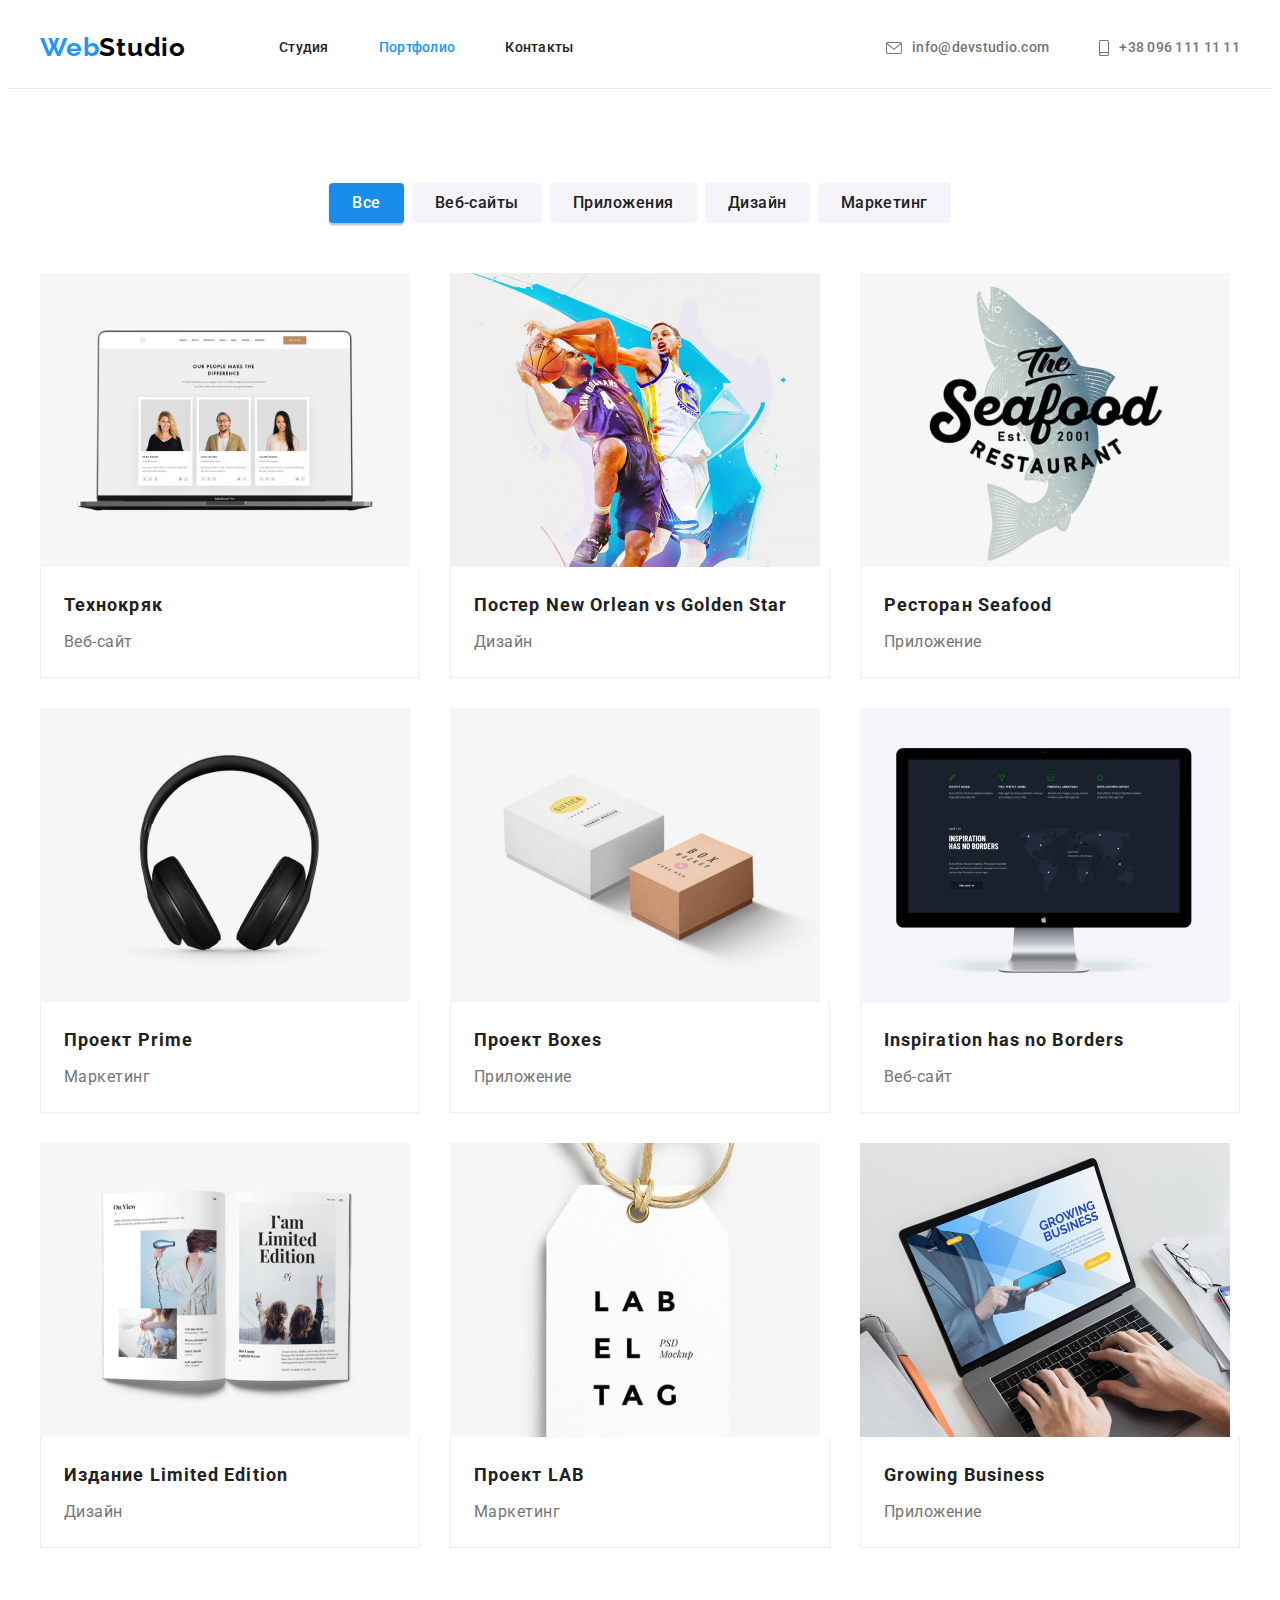
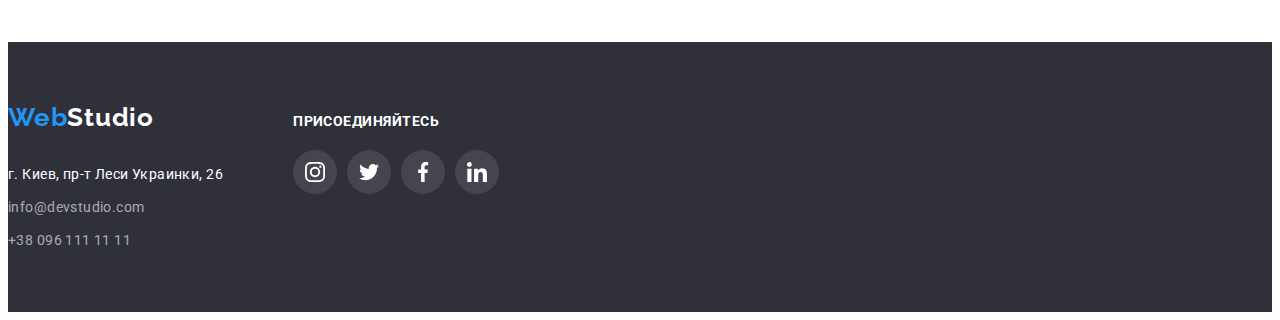
==== portfolio.html @ dad86178 "HW-4-shadow" ====
<!DOCTYPE html>
<html lang="en">
<head>
    <meta charset="UTF-8">
    <meta http-equiv="X-UA-Compatible" content="IE=edge">
    <meta name="viewport" content="width=device-width, initial-scale=1.0">
    <title>MyDocument</title>
    <link rel="stylesheet" href="https://cdnjs.cloudflare.com/ajax/libs/modern-normalize/1.1.0/modern-normalize.min.css"
        integrity="sha512-wpPYUAdjBVSE4KJnH1VR1HeZfpl1ub8YT/NKx4PuQ5NmX2tKuGu6U/JRp5y+Y8XG2tV+wKQpNHVUX03MfMFn9Q=="
        crossorigin="anonymous" referrerpolicy="no-referrer" />
    <link rel="preconnect" href="https://fonts.googleapis.com">
    <link rel="preconnect" href="https://fonts.gstatic.com" crossorigin>
    <link href="https://fonts.googleapis.com/css2?family=Raleway:wght@700&family=Roboto:wght@400;500;700;900&display=swap" rel="stylesheet">
    <link rel="stylesheet" href="./css/styles.css" />
</head>
<body>
<header class="header">
    <div class="container">
        <nav class="header-flex">
            <a class="logo text" href="./index.html">Web<span class="logo-black">Studio</span>
            </a>
            <ul class="header-nav-list list header-flex">
                <li class="header-item"><a class="header-nav-item text" href="./index.html">Студия</a></li>
                <li class="header-item"><a class="header-nav-item text cur-nav" href="./portfolio.html">Портфолио</a></li>
                <li class="header-item"><a class="header-nav-item text" href="">Контакты</a></li>
            </ul>
        </nav>
        <div class="header-connect">
            <ul class="list header-flex">
                <li class="header-contact-item"><a class="header-nav-contact text" href="mailto:info@devstudio.com">
                        <svg class="contact-link-icon" width="16" height="12">
                            <use href="./images/symbol-defs.svg#icon-envelope"></use>
                        </svg>
                        info@devstudio.com</a>
                </li>
                <li class="header-contact-item"><a class="header-nav-contact text" href="tel:+380961111111">
                        <svg class="contact-link-icon" width="10" height="16">
                            <use href="./images/symbol-defs.svg#icon-smartphone"></use>
                        </svg>+38 096 111 11 11</a></li>
            </ul>
        </div>
    </div>
</header>
    <main>
    <section class="portfolio">
        <div class="container">
    <h1 hidden>Портфолио</h1>
        <ul class="portfolio-btn-list list">
        <li class="portfolio-btn-item"><button class="portfolio-btn cur-btn" type="button">Все</button></li>
        <li class="portfolio-btn-item"><button class="portfolio-btn" type="button">Веб-сайты</button></li>
        <li class="portfolio-btn-item"><button class="portfolio-btn" type="button">Приложения</button></li>
        <li class="portfolio-btn-item"><button class="portfolio-btn" type="button">Дизайн</button></li>
        <li class="portfolio-btn-item"><button class="portfolio-btn" type="button">Маркетинг</button></li>
    </ul>

    <ul class="portfolio-list">
        <li class="portfolio-item list">
            <a class="portfolio-link text" href="">
                <img src="./images/project1.jpg" alt="ноутбук с фото" width="370" height="294">
                <div class="border-text">
                <h2 class="portfolio-title">Технокряк</h2>
                <p class="portfolio-text">Веб-сайт</p>
                </div>
            </a>
        </li>
        <li class="portfolio-item list"><div class="portfolio-link">
            <a class="portfolio-link text" href="">
                <img src="./images/project2.jpg" alt="постер" width="370" height="294">
            <div class="border-text">
                <h2 class="portfolio-title">Постер New Orlean vs Golden Star</h2>
            <p class="portfolio-text">Дизайн</p>
            </div>
            </a>
        </li>
        <li class="portfolio-item list"><div class="portfolio-link">
            <a class="portfolio-link text" href="">
                <img src="./images/project3.jpg" alt="ресторан" width="370" height="294">
            <div class="border-text">
                <h2 class="portfolio-title">Ресторан Seafood</h2>
            <p class="portfolio-text">Приложение</p>
            </div>
            </div></a>
        </li>
        <li class="portfolio-item list"><div class="portfolio-link">
            <a class="portfolio-link text" href="">
                <img src="./images/project4.jpg" alt="наушники" width="370" height="294">
            <div class="border-text">
                <h2 class="portfolio-title">Проект Prime</h2>
            <p class="portfolio-text">Маркетинг</p>
            </div>
            </a>
        </li>
        <li class="portfolio-item list"><div class="portfolio-link">
            <a class="portfolio-link text" href="">
                <img src="./images/project5.jpg" alt="боксы" width="370" height="294">
            <div class="border-text">
                <h2 class="portfolio-title">Проект Boxes</h2>
            <p class="portfolio-text">Приложение</p>
            </div>
            </a>
        </li>
        <li class="portfolio-item list"><div class="portfolio-link">
            <a class="portfolio-link text" href="">
                <img src="./images/project6.jpg" alt="манитор" width="370" height="294">
            <div class="border-text">
                <h2 class="portfolio-title">Inspiration has no Borders</h2>
            <p class="portfolio-text">Веб-сайт</p>
            </div>
            </a>
        </li>
        <li class="portfolio-item list"><div class="portfolio-link">
            <a class="portfolio-link text" href="">
                <img src="./images/project7.jpg" alt="издание" width="370" height="294">
            <div class="border-text">
                <h2 class="portfolio-title">Издание Limited Edition</h2>
            <p class="portfolio-text">Дизайн</p>
            </div>
            </a>
        </li>
        <li class="portfolio-item list"><div class="portfolio-link">
            <a class="portfolio-link text" href="">
                <img src="./images/project8.jpg" alt="проект ЛАБ" width="370" height="294">
            <div class="border-text">
                <h2 class="portfolio-title">Проект LAB</h2>
            <p class="portfolio-text">Маркетинг</p>
            </div>
            </a>
        </li>
        <li class="portfolio-item list"><div class="portfolio-link">
            <a class="portfolio-link text" href="">
                <img src="./images/project9.jpg" alt="бизнес" width="370" height="294">
            <div class="border-text">
                <h2 class="portfolio-title">Growing Business</h2>
                <p class="portfolio-text">Приложение</p>
            </div>
            </a>
        </li>
    </ul>
    </div>
  </section>
</main>
<footer class="footer">
    <div class="container flex-box">
        
            <div class="footer-adress-flex">
                <a class="logo-footer text" href="">Web<span class="logo-white">Studio</span></a>
                <address class="footer-address">
                    <ul class="footer-list list">
                        <li class="footer-item"><a class="footer-text text" href="https://goo.gl/maps/fxkEnHUCGzXbZ7778"
                                target="_blank" rel="noreferrer noopener">г. Киев, пр-т Леси Украинки, 26 </a></li>
                        <li class="footer-item"><a class="footer-contact text" href="mailto:info@devstudio.com">
                                info@devstudio.com</a></li>
                        <li class="footer-item"><a class="footer-contact text" href="tel:+380961111111">+38 096 111 11
                                11</a></li>
                    </ul>
                </address>
            </div>
            <div class="footer-soc-flex">
                <p class="foter-soc-text">присоединяйтесь</p>
                <ul class="footer-soc-list list">
                    <li class="footer-soc-item"><a href="" class="footer-soc-link">
                            <svg class="team-social-icon" width="20" height="20">
                                <use href="./images/symbol-defs.svg#icon-instagram"></use>
                            </svg>
                        </a>
                    </li>
                    <li class="footer-soc-item"><a href="" class="footer-soc-link">
                            <svg class="team-social-icon" width="20" height="20">
                                <use href="./images/symbol-defs.svg#icon-twitter"></use>
                            </svg>
                        </a>
                    </li>
                    <li class="footer-soc-item"><a href="" class="footer-soc-link">
                            <svg class="team-social-icon" width="20" height="20">
                                <use href="./images/symbol-defs.svg#icon-facebook"></use>
                            </svg>
                        </a>
                    </li>
                    <li class="footer-soc-item"><a href="" class="footer-soc-link">
                            <svg class="team-social-icon" width="20" height="20">
                                <use href="./images/symbol-defs.svg#icon-linkedin"></use>
                            </svg>
                        </a>
                    </li>
                </ul>
            </div>
        
    </div>
</footer>

</body>
</html>
---- css/styles.css ----
:root {
    --first-text-color: #212121;
    --second-text-color: #757575;
    --third-text-color: #ffffff;
    --accent-color:#2196F3;;
    /*--logo-color: #000000; */
    --background-color-general: #FFFFFF;
    --background-color-hero: #2f303a;
    --background-color-team: #f5f4fa;
}

body {
    font-family: "Roboto", sans-serif;
    color: var(--first-text-color);
    background-color: var(--background-color-general);
    letter-spacing: 0.03em;
}
/* подчеркивание ссылок убрать */

.text {
    text-decoration: none;
}

/* точки убрать */
.list {
    list-style: none;
}
/*глобальный сброс стилей по селектору тега для элементов*/
p,
h1,
h2,
h3,
h4,
h5,
h6,
ul {
    margin: 0;
    padding: 0;
}
.container {
    width: 1200px;
    margin: 0 auto;
    padding-right: 15px;
    padding-left: 15px;
    
    /*outline: 1px solid red;*/

}


/*------------------HEADER---------------*/
.header { 
    border-bottom: 1px solid #ececec;
    font-weight: 500;
    font-size: 14px;
    line-height: 1.14;
    letter-spacing: 0.02em; 
}
.header .container {
    display: flex;
    align-items: center;
}
.header-flex {
    display: flex;
    align-items: center;
    
}

.header-nav-contact {
    display: flex;
        align-items: center;
        color: var(--second-text-color);
        padding-top: 32px;
        padding-bottom: 32px;
    color: var(--second-text-color);
}
.header-nav-item {
    color: var(--first-text-color);
    padding-top: 32px;
    padding-bottom: 32px;
}
.cur-nav,
.header-nav-item:hover,
.header-nav-item:focus,
.header-nav-link:hover,
.header-nav-link:focus,
.header-nav-contact:hover,
.header-nav-contact:focus {
    color: var(--accent-color);
}
.contact-link-icon{
    fill: currentColor;
}
.header-connect {
    margin-left: auto;
}

.header-item {
    display: block;
}
.header-item:not(:last-child) {
 margin-right: 50px;
}  
    

.contact-link-icon {
    margin-right: 10px;
    justify-content: center;
    align-items: center;
}

.header-contact-item {  

}

.header-contact-item:not(:last-child) {
    margin-right: 50px;
}


.logo {
    font-family: 'Raleway'; 
    font-weight: 700;
    font-size: 26px;
    line-height: 1.19;
    letter-spacing: 0.03em;
    color: var(--accent-color);

    align-items: center;
    text-align: center;
    
    padding-top: 24px;
    padding-bottom: 25px;
    margin-right: 93px;
}
.logo-black {
    color: #000000;
    
}

/*---------------MAIN------------------*/

.hero {
    display: flex;
    max-width: 1600px;
    min-height: 600px;
    margin-left: auto;
    margin-right: auto;
    padding-top: 200px;
    padding-bottom: 200px;

    text-align: center;

    background-color: var(--background-color-hero);
    background-repeat: no-repeat;
    background-position: center;
    background-size: cover;
    background-image: 
        linear-gradient(rgba(47, 48, 58, 0.4), 
        rgba(47, 48, 58, 0.4)), 
        url(../images/hero.jpg);
    
    
}

.hero-title {
    font-weight: 900;
    font-size: 44px;
    line-height: 1.36;
    text-align: center;
    letter-spacing: 0.06em;
    text-transform: uppercase;;
    
    color: var(--third-text-color);
    
    margin-bottom: 30px;
    margin-left: auto;
    margin-right: auto;
    max-width: 696px;

}

.hero-btn {
    font-weight: 700;
    font-size: 16px;
    line-height: 1.88;
    display: flex;
    align-items: center;
    text-align: center;
    letter-spacing: 0.06em;
    color:var(--third-text-color);
    background-color: #188ce8;
    cursor: pointer;

    display: inline-block;
    min-width: 200px;
    border-radius: 4px;
    border: 1px solid transparent;
    padding: 10px 32px;
}

.hero-btn:hover,
.hero-btn:focus {
    color: #188ce8;
    background-color: var(--background-color-general) ;
}


/*----------------основное--------------*/

.section-basic {
    padding-top: 94px;
    padding-bottom: 94px;
}
.basic-list {
    display: flex;
}

.basic-item {
    display: inline-block;
    width: 270px;
    
}
.basic-item:not(:last-child) {
    margin-right: 30px;
}

.basic-title {
    font-weight: 700;
    font-size: 14px;
    line-height: 1.14;
    letter-spacing: 0.03em;
    text-transform: uppercase;
    color:var(--first-text-color);
    margin-bottom: 10px;
}

.basic-text {
    font-weight: 400;
    font-size: 14px;
    line-height: 1.71;
    letter-spacing: 0.03em;
    color:var(--second-text-color);
}
.basic-icon {
    
    height: 120px;
    margin-bottom: 30px;
    border-radius: 4px;
    background-color: #F5F4FA;
    display: flex;
    align-items: center;
    justify-content: center;
    
}

.basic-icon-svg {

    

}

/*-----------------чем занимаемся----------------*/
.Pictures {
    padding-bottom: 94px;
}

.Pictures-title {
    font-weight: 700;
    font-size: 36px;
    line-height: 42px;
    text-align: center;
    letter-spacing: 0.03em;
    color: var(--first-text-color);
    margin-bottom: 50px;
}

.Pictures-list {
    display: flex;
    
}

.Pictures-item:not(:last-child) {
    margin-right: 30px;
}
.Pictures-img {
    display: block;
    max-width: 100%;
    height: auto;
}



/*------------------наша команда----------------*/
.team {
    background-color: var(--background-color-team);
    padding-top: 94px;
    padding-bottom: 94px;
}

.team-title {
    font-weight: 700;
    font-size: 36px;
    line-height: 42px;
    text-align: center;
    letter-spacing: 0.03em;
    color: var(--first-text-color);
    margin-bottom: 50px;
}

.team-list {
    display: flex;
}
.team-box {
    padding-top: 30px;
    padding-bottom: 30px;
    padding-right: 32px;
    padding-left: 32px;
}
.team-item {
    max-width: 270px;
    max-height: 428px;
    flex-basis: calc(100% / 4 - 30px);
    
    background-color: var(--background-color-general);
    box-shadow: 
    0px 1px 3px rgba(0, 0, 0, 0.12), 
    0px 1px 1px rgba(0, 0, 0, 0.14), 
    0px 2px 1px rgba(0, 0, 0, 0.2);
    border-radius: 0px 0px 4px 4px;
}
.team-item:not(:last-child) {
    margin-right: 30px;
}
.team-img {
display: block;
max-width: 100%;
}

.team-subtitle {
    font-weight: 500;
    font-size: 16px;
    line-height: 1.19;
    text-align: center;
    letter-spacing: 0.03em;
    color:var(--first-text-color);
    margin-bottom: 10px;

}

.team-text {
    box-sizing: border-box;
    font-weight: 400;
    font-size: 16px;
    line-height: 1.19;
    text-align: center;
    letter-spacing: 0.03em;
    color: var(--second-text-color);
    margin-bottom: 16px;

}
.team-soc-list {
    display: flex;

    list-style: none;
    justify-content: center;
    align-items: center;
}
.team-soc-item {
    width: 44px;
    height: 44px;
    margin-right: 10px;
}
.team-soc-item:last-child {
    margin-right: 0;
}
.team-soc-link {
width: 100%;
height: 100%;
border-radius: 50%;
display: flex;
align-items: center;
justify-content: center;
color: #afb1b8;

}
.team-soc-link:hover,
.team-soc-link:focus {
color: #ffffff;
background-color: var(--accent-color);
}
.team-soc-icon {
    margin: 12px 0px 0px 12px;
    fill: currentColor;
}

/*---------------FOOTER-------------*/
.footer {
    padding-top: 60px;
    padding-bottom: 60px;

    background-color: var(--background-color-hero);
}
.flex-box {
display: flex;
    margin: 0;
    padding: 0;
align-items: baseline;


}
.logo-white {
    color: var(--third-text-color);
}
.footer-text {
    font-family: 'Roboto';
        font-style: normal;
        font-weight: 400;
        font-size: 14px;
        line-height: 24px;    
        letter-spacing: 0.03em;
        color: var(--third-text-color);

        display: inline-block;
}
.footer-address {

}
.footer-contact {
    font-family: 'Roboto';
        font-style: normal;
        font-weight: 400;
        font-size: 14px;
        line-height: 24px;
        letter-spacing: 0.03em;
        color: rgba(255, 255, 255, 0.6);

        display: inline-block;
}
.footer-item {
    margin-top: 9px;
}
.footer-contact:hover {
    color: var(--accent-color);
}
.footer-contact:focus {
        color: var(--accent-color);
}
.logo-footer {
    font-family: 'Raleway';
    font-weight: 700;
    font-size: 26px;
    line-height: 1.19;
    letter-spacing: 0.03em;
    color: var(--accent-color);

    align-items: center;
    text-align: center;
    display: inline-block;
    margin-bottom: 20px;
}
.foter-soc-text {
    
    margin-bottom: 20px;
    font-weight: 700;
    font-size: 14px;
    line-height: 1.14;
    text-transform: uppercase;
    color: var(--third-text-color);
}
.footer-soc-item {
    width: 44px;
    height: 44px;
    margin-right: 10px;
    
}
.footer-soc-link {
    width: 100%;
    height: 100%;
    display: flex;
        border-radius: 50%;
        color: #afb1b8;
        background-color: rgba(255, 255, 255, 0.1);
        align-items: center;
        justify-content: center;
    color: var(--third-text-color);
}
.footer-soc-link:hover,
.footer-soc-link:focus {
    background-color: var(--accent-color);
}
.team-social-icon {
    fill: currentColor;
}
.footer-soc-flex { 
  margin-left: 70px;  

}
.footer-soc-list {
    display: flex;
        padding: 0;
        margin-top: 0;
        justify-content: space-between;
        align-items: center
}



/*---------------------ПОРТФОЛИО----------------*/
/*----------------------------------------------*/
.portfolio {
    padding-top: 94px;
    padding-bottom: 94px;
}

.portfolio-btn {
    font-family: "Roboto", sans-serif;
    font-weight: 500;
    font-size: 16px;
    line-height: 1.63;
    letter-spacing: 0.03em;
    background-color: var(--background-color-team);
    color: var(--first-text-color);
    cursor: pointer;

    display: inline-block;
    padding: 6px 22px;
    min-width: 73px;
    border-radius: 4px;
    border: 1px solid transparent;
    
}
.cur-btn,
.portfolio-btn:hover,
.portfolio-btn:focus {
    background-color: #188ce8;
    color: var(--third-text-color);
    box-shadow: 0px 3px 1px rgba(0, 0, 0, 0.1), 0px 1px 2px rgba(0, 0, 0, 0.08),
            0px 2px 2px rgba(0, 0, 0, 0.12);
}

.portfolio-btn-list {
    display: flex;
    justify-content: center;
    margin-bottom: 50px;
}
.portfolio-btn-item:not(:last-child) {
    margin-right: 8px;
}
.portfolio-list {
    display: flex;
    flex-wrap: wrap;
    margin: -15px;
}

.portfolio-item {
    margin: 15px;
    width: 370px;
    flex-basis: calc(100% / 3 - 30px);
}
.portfolio-link {
    display: block;
}
.portfolio-link:hover,
.portfolio-link:focus {
    box-shadow: 0px 3px 1px rgba(0, 0, 0, 0.1), 0px 1px 2px rgba(0, 0, 0, 0.08),
        0px 2px 2px rgba(0, 0, 0, 0.12);
}
.portfolio-title {
    font-weight: 700;
    font-size: 18px;
    line-height: 2;
    letter-spacing: 0.06em;
    color: var(--first-text-color);
    margin-bottom: 4px;

}

.portfolio-text {
    font-weight: 400;
    font-size: 16px;
    line-height: 1.88;
    letter-spacing: 0.03em;
    color: var(--second-text-color);
}
.border-text {
    margin-top: -4px;
    padding: 20px 23px;
    border-right: 1px solid #eeeeee;
    border-left: 1px solid #eeeeee;
    border-bottom: 1px solid #eeeeee;
    box-sizing: border-box;
}
/*-----------------ПОСТОЯННЫЕ КЛИЕНТЫ---------------*/
.section-clients {
padding-top: 94px;
padding-bottom: 94px;
}
.client-title {
    margin-bottom: 50px;
    
        font-weight: 700;
        font-size: 36px;
        line-height: 1.17;
        text-align: center;
    
    color: var(--first-text-color);
}
.client-list {
    display: flex;
        padding: 0;
        margin: 0;
        
        
}
.client-item {
    
}

.client-item:not(:last-child) {
    margin-right: 30px;
}
.client-link {
    display: flex;
    justify-content: center;
    align-items: center;
    width: 170px;
    height: 90px;
    border: 1px solid #afb1b8;
    outline: transparent;
    border-radius: 4px;
    color: #afb1b8;

    
    }
.client-link:hover,
.client-link:focus {
    color: var(--accent-color);
    border-color: var(--accent-color);
}

.client-icon {
    fill: currentColor;
}

.client-item:hover,
.client-item:focus {
    color: var(--accent-color);
    border-color: var(--accent-color);
}
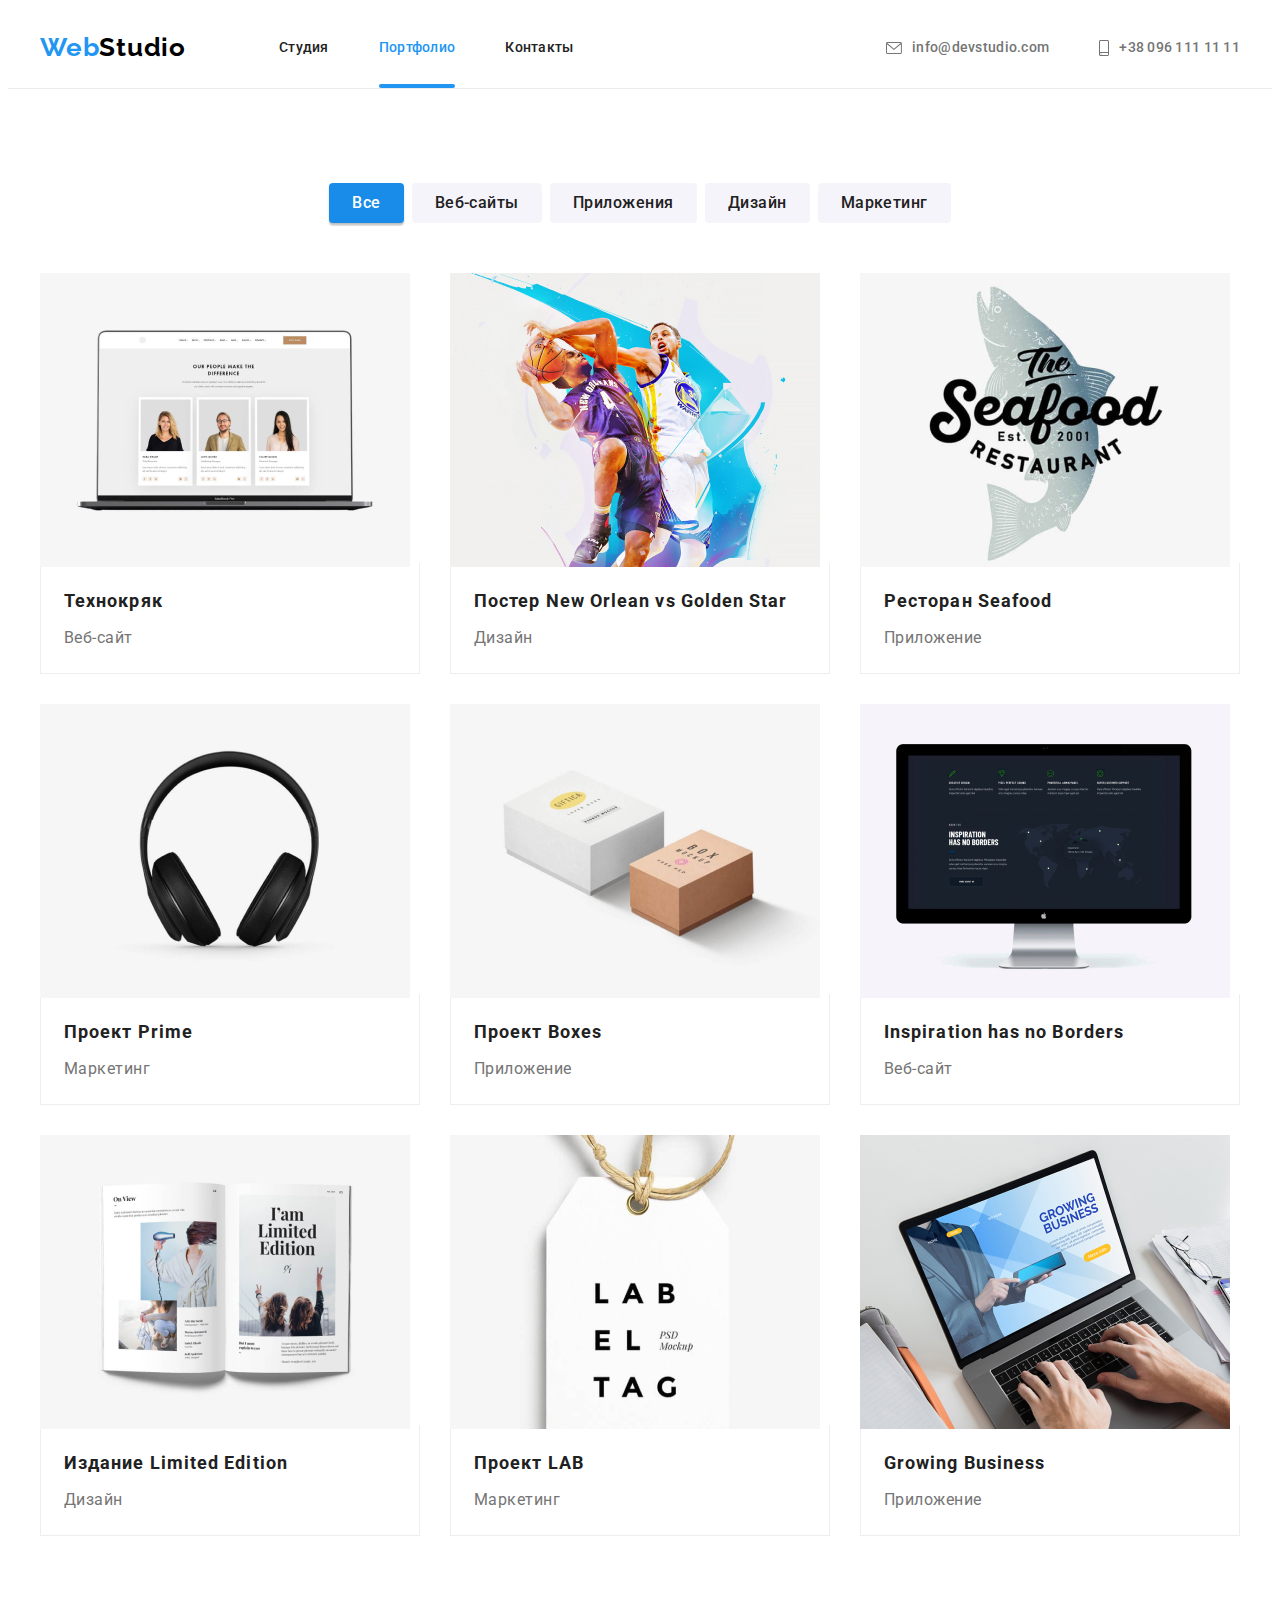
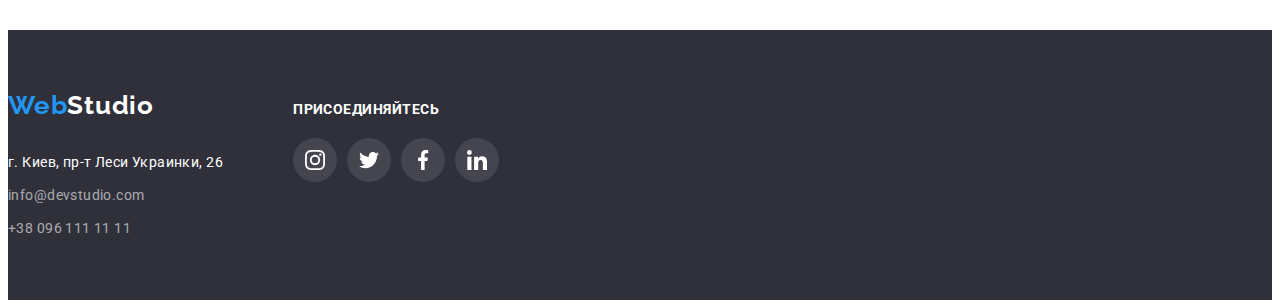
==== commit 70c1f98b: "hw-5-modal-none" ====
--- a/portfolio.html
+++ b/portfolio.html
@@ -45,7 +45,7 @@
     <section class="portfolio">
         <div class="container">
     <h1 hidden>Портфолио</h1>
-        <ul class="portfolio-btn-list list">
+    <ul class="portfolio-btn-list list">
         <li class="portfolio-btn-item"><button class="portfolio-btn cur-btn" type="button">Все</button></li>
         <li class="portfolio-btn-item"><button class="portfolio-btn" type="button">Веб-сайты</button></li>
         <li class="portfolio-btn-item"><button class="portfolio-btn" type="button">Приложения</button></li>
@@ -56,7 +56,11 @@
     <ul class="portfolio-list">
         <li class="portfolio-item list">
             <a class="portfolio-link text" href="">
+                <div class="cards-thumb">
                 <img src="./images/project1.jpg" alt="ноутбук с фото" width="370" height="294">
+                <p class="cards-thumb-text">Ресурс предлагает комплексные предложения с разным уровнем функционала и сервисов. Все это позволит посетителю получить
+                    исчерпывающие сведения о компании или частном лице.</p>
+                </div>
                 <div class="border-text">
                 <h2 class="portfolio-title">Технокряк</h2>
                 <p class="portfolio-text">Веб-сайт</p>
@@ -65,7 +69,11 @@
         </li>
         <li class="portfolio-item list"><div class="portfolio-link">
             <a class="portfolio-link text" href="">
+                <div class="cards-thumb">
                 <img src="./images/project2.jpg" alt="постер" width="370" height="294">
+                <p class="cards-thumb-text">Ресурс предлагает комплексные предложения с разным уровнем функционала и сервисов. Все это позволит посетителю получить
+                    исчерпывающие сведения о компании или частном лице.</p>
+                </div>
             <div class="border-text">
                 <h2 class="portfolio-title">Постер New Orlean vs Golden Star</h2>
             <p class="portfolio-text">Дизайн</p>
@@ -74,7 +82,11 @@
         </li>
         <li class="portfolio-item list"><div class="portfolio-link">
             <a class="portfolio-link text" href="">
+                <div class="cards-thumb">
                 <img src="./images/project3.jpg" alt="ресторан" width="370" height="294">
+                <p class="cards-thumb-text">Ресурс предлагает комплексные предложения с разным уровнем функционала и сервисов. Все это позволит посетителю получить
+                    исчерпывающие сведения о компании или частном лице.</p>
+                </div>
             <div class="border-text">
                 <h2 class="portfolio-title">Ресторан Seafood</h2>
             <p class="portfolio-text">Приложение</p>
@@ -83,7 +95,11 @@
         </li>
         <li class="portfolio-item list"><div class="portfolio-link">
             <a class="portfolio-link text" href="">
+                <div class="cards-thumb">
                 <img src="./images/project4.jpg" alt="наушники" width="370" height="294">
+                <p class="cards-thumb-text">Ресурс предлагает комплексные предложения с разным уровнем функционала и сервисов. Все это позволит посетителю получить
+                    исчерпывающие сведения о компании или частном лице.</p>
+                </div>
             <div class="border-text">
                 <h2 class="portfolio-title">Проект Prime</h2>
             <p class="portfolio-text">Маркетинг</p>
@@ -92,7 +108,11 @@
         </li>
         <li class="portfolio-item list"><div class="portfolio-link">
             <a class="portfolio-link text" href="">
+                <div class="cards-thumb">
                 <img src="./images/project5.jpg" alt="боксы" width="370" height="294">
+                <p class="cards-thumb-text">Ресурс предлагает комплексные предложения с разным уровнем функционала и сервисов. Все это позволит посетителю получить
+                    исчерпывающие сведения о компании или частном лице.</p>
+                </div>
             <div class="border-text">
                 <h2 class="portfolio-title">Проект Boxes</h2>
             <p class="portfolio-text">Приложение</p>
@@ -101,7 +121,11 @@
         </li>
         <li class="portfolio-item list"><div class="portfolio-link">
             <a class="portfolio-link text" href="">
+                <div class="cards-thumb">
                 <img src="./images/project6.jpg" alt="манитор" width="370" height="294">
+                <p class="cards-thumb-text">Ресурс предлагает комплексные предложения с разным уровнем функционала и сервисов. Все это позволит посетителю получить
+                    исчерпывающие сведения о компании или частном лице.</p>
+                </div>
             <div class="border-text">
                 <h2 class="portfolio-title">Inspiration has no Borders</h2>
             <p class="portfolio-text">Веб-сайт</p>
@@ -110,7 +134,11 @@
         </li>
         <li class="portfolio-item list"><div class="portfolio-link">
             <a class="portfolio-link text" href="">
+                <div class="cards-thumb">
                 <img src="./images/project7.jpg" alt="издание" width="370" height="294">
+                <p class="cards-thumb-text">Ресурс предлагает комплексные предложения с разным уровнем функционала и сервисов. Все это позволит посетителю получить
+                    исчерпывающие сведения о компании или частном лице.</p>
+                </div>
             <div class="border-text">
                 <h2 class="portfolio-title">Издание Limited Edition</h2>
             <p class="portfolio-text">Дизайн</p>
@@ -119,7 +147,11 @@
         </li>
         <li class="portfolio-item list"><div class="portfolio-link">
             <a class="portfolio-link text" href="">
+                <div class="cards-thumb">
                 <img src="./images/project8.jpg" alt="проект ЛАБ" width="370" height="294">
+                <p class="cards-thumb-text">Ресурс предлагает комплексные предложения с разным уровнем функционала и сервисов. Все это позволит посетителю получить
+                    исчерпывающие сведения о компании или частном лице.</p>
+                </div>
             <div class="border-text">
                 <h2 class="portfolio-title">Проект LAB</h2>
             <p class="portfolio-text">Маркетинг</p>
@@ -128,7 +160,11 @@
         </li>
         <li class="portfolio-item list"><div class="portfolio-link">
             <a class="portfolio-link text" href="">
+                <div class="cards-thumb">
                 <img src="./images/project9.jpg" alt="бизнес" width="370" height="294">
+                <p class="cards-thumb-text">Ресурс предлагает комплексные предложения с разным уровнем функционала и сервисов. Все это позволит посетителю получить
+                    исчерпывающие сведения о компании или частном лице.</p>
+                </div>
             <div class="border-text">
                 <h2 class="portfolio-title">Growing Business</h2>
                 <p class="portfolio-text">Приложение</p>
@@ -187,6 +223,6 @@
         
     </div>
 </footer>
-
+<script src="./js/modal.js"></script>
 </body>
 </html>--- a/css/styles.css
+++ b/css/styles.css
@@ -73,17 +73,38 @@
         padding-top: 32px;
         padding-bottom: 32px;
     color: var(--second-text-color);
+    transition: color 250ms cubic-bezier(0.4, 0, 0.2, 1);
 }
 .header-nav-item {
+    display: block;
     color: var(--first-text-color);
     padding-top: 32px;
     padding-bottom: 32px;
+    
+    position: relative;
+    
+    transition: color 250ms cubic-bezier(0.4, 0, 0.2, 1);
+    
+}
+
+.header-nav-item.cur-nav::after {
+    content: ''; 
+
+    position: absolute;
+    left: 0;
+    bottom: 0;
+    
+    display: block;
+    width: 100%; 
+    height: 4px; 
+    border-radius: 2px; 
+    
+    background-color: var(--accent-color);
+
 }
 .cur-nav,
 .header-nav-item:hover,
 .header-nav-item:focus,
-.header-nav-link:hover,
-.header-nav-link:focus,
 .header-nav-contact:hover,
 .header-nav-contact:focus {
     color: var(--accent-color);
@@ -197,6 +218,9 @@
     border-radius: 4px;
     border: 1px solid transparent;
     padding: 10px 32px;
+
+    transition: background-color 250ms cubic-bezier(0.4, 0, 0.2, 1),
+                color 250ms cubic-bezier(0.4, 0, 0.2, 1);  
 }
 
 .hero-btn:hover,
@@ -279,6 +303,40 @@
     display: flex;
     
 }
+.Pictures-thumb {
+    position: relative;
+        width: 370px;
+        height: 294px;
+        
+}
+.Pictures-text {
+    position: absolute;
+    
+    width: 100%;
+    padding: 27px 0px;
+    bottom: 0;
+    left: 0;
+
+    font-weight: 700; 
+    font-size: 14px;
+    line-height: 1.14;
+    text-align: center;
+    letter-spacing: 0.03em;
+    text-transform: uppercase;
+    
+    color: var(--third-text-color);
+}
+.Pictures-thumb::before {
+    content: "";
+    position: absolute;
+
+    display: inline-block;
+    bottom: 0px;
+    width: 100%;
+    height: 70px;
+    background-color: rgba(47, 48, 58, 0.8);
+}
+
 
 .Pictures-item:not(:last-child) {
     margin-right: 30px;
@@ -286,7 +344,7 @@
 .Pictures-img {
     display: block;
     max-width: 100%;
-    height: auto;
+    height: auto;  
 }
 
 
@@ -383,6 +441,9 @@
 justify-content: center;
 color: #afb1b8;
 
+transition: background-color 250ms cubic-bezier(0.4, 0, 0.2, 1),
+        color 250ms cubic-bezier(0.4, 0, 0.2, 1);
+
 }
 .team-soc-link:hover,
 .team-soc-link:focus {
@@ -393,6 +454,64 @@
     margin: 12px 0px 0px 12px;
     fill: currentColor;
 }
+/*-----------------ПОСТОЯННЫЕ КЛИЕНТЫ---------------*/
+.section-clients {
+    padding-top: 94px;
+    padding-bottom: 94px;
+}
+
+.client-title {
+    margin-bottom: 50px;
+
+    font-weight: 700;
+    font-size: 36px;
+    line-height: 1.17;
+    text-align: center;
+
+    color: var(--first-text-color);
+}
+
+.client-list {
+    display: flex;
+    padding: 0;
+    margin: 0;
+
+
+}
+
+.client-item {}
+
+.client-item:not(:last-child) {
+    margin-right: 30px;
+}
+
+.client-link {
+    display: flex;
+    justify-content: center;
+    align-items: center;
+    width: 170px;
+    height: 90px;
+    border: 1px solid #afb1b8;
+    outline: transparent;
+    border-radius: 4px;
+    color: #afb1b8;
+
+    transition: background-color 250ms cubic-bezier(0.4, 0, 0.2, 1),
+        color 250ms cubic-bezier(0.4, 0, 0.2, 1);
+
+
+}
+
+.client-link:hover,
+.client-link:focus {
+    color: var(--accent-color);
+    border-color: var(--accent-color);
+}
+
+.client-icon {
+    fill: currentColor;
+}
+
 
 /*---------------FOOTER-------------*/
 .footer {
@@ -484,6 +603,9 @@
         align-items: center;
         justify-content: center;
     color: var(--third-text-color);
+
+    transition: background-color 250ms cubic-bezier(0.4, 0, 0.2, 1),
+           
 }
 .footer-soc-link:hover,
 .footer-soc-link:focus {
@@ -528,6 +650,10 @@
     min-width: 73px;
     border-radius: 4px;
     border: 1px solid transparent;
+
+    transition: background-color 250ms cubic-bezier(0.4, 0, 0.2, 1),
+            color 250ms cubic-bezier(0.4, 0, 0.2, 1);
+            box-shadow 250ms cubic-bezier(0.4, 0, 0.2, 1);
     
 }
 .cur-btn,
@@ -559,12 +685,18 @@
     flex-basis: calc(100% / 3 - 30px);
 }
 .portfolio-link {
+    overflow: hidden;
     display: block;
+    transition: box-shadow 250ms cubic-bezier(0.4, 0, 0.2, 1);
 }
 .portfolio-link:hover,
 .portfolio-link:focus {
-    box-shadow: 0px 3px 1px rgba(0, 0, 0, 0.1), 0px 1px 2px rgba(0, 0, 0, 0.08),
-        0px 2px 2px rgba(0, 0, 0, 0.12);
+background-color: #FFFFFF;
+    border: 1px solid #EEEEEE;
+    box-shadow: 0px 1px 1px rgba(0, 0, 0, 0.12), 
+    0px 4px 4px rgba(0, 0, 0, 0.06), 
+    1px 4px 6px rgba(0, 0, 0, 0.16);
+    
 }
 .portfolio-title {
     font-weight: 700;
@@ -591,61 +723,78 @@
     border-bottom: 1px solid #eeeeee;
     box-sizing: border-box;
 }
-/*-----------------ПОСТОЯННЫЕ КЛИЕНТЫ---------------*/
-.section-clients {
-padding-top: 94px;
-padding-bottom: 94px;
-}
-.client-title {
-    margin-bottom: 50px;
-    
-        font-weight: 700;
-        font-size: 36px;
-        line-height: 1.17;
-        text-align: center;
-    
-    color: var(--first-text-color);
-}
-.client-list {
-    display: flex;
-        padding: 0;
-        margin: 0;
-        
-        
-}
-.client-item {
-    
-}
-
-.client-item:not(:last-child) {
-    margin-right: 30px;
-}
-.client-link {
-    display: flex;
+.cards-thumb {
+    position: relative;
+    width: 370px;
+    height: 294px;
+
+}
+
+.cards-thumb-text {
+    position: absolute;
+    width: 100%;
+    height: 100%;
+    bottom: 0;
+    left: 0;
+
+    opacity: 0;
+
+    padding: 63px 24px;
+
+    font-family: 'Roboto';
+    font-style: normal;
+    font-weight: 400;
+    font-size: 18px;
+    line-height: 1.56;
+    letter-spacing: 0.03em;
+    
+    color: var(--third-text-color);
+    background: rgba(33, 150, 243, 0.9);
+    transform: translateY(100%);
+    
+    transition: transform 250ms cubic-bezier(0.4, 0, 0.2, 1),
+    opacity 250ms cubic-bezier(0.4, 0, 0.2, 1);
+}
+
+.portfolio-link:hover .cards-thumb-text {
+    transform: translateY(0);
+    opacity: 1;   
+}
+
+/*-------------------------МОДАЛЬНОЕ ОКНО--------------------*/
+.backdrop {
+    position: fixed;
+    left: 0;
+    top: 0;
+    
+    width: 100%;
+    height: 100%;
+    background: rgba(0, 0, 0, 0.2);
+}
+.modal {
+    position: absolute;
+    top: 50%;
+    left: 50%;
+    transform: translate(-50%, -50%);
+
+    width: 528px;
+    height: 581px;
+    
+    background-color: #ffffff;
+
+}
+.close-btn {
+    position: absolute;
+
+    display: flex;
+    align-items: center;
     justify-content: center;
-    align-items: center;
-    width: 170px;
-    height: 90px;
-    border: 1px solid #afb1b8;
-    outline: transparent;
-    border-radius: 4px;
-    color: #afb1b8;
-
-    
-    }
-.client-link:hover,
-.client-link:focus {
-    color: var(--accent-color);
-    border-color: var(--accent-color);
-}
-
-.client-icon {
-    fill: currentColor;
-}
-
-.client-item:hover,
-.client-item:focus {
-    color: var(--accent-color);
-    border-color: var(--accent-color);
-}
-
+
+    right: 8px;
+    top: 8px;
+    background-color: transparent;
+    border-radius: 50%;
+    width: 30px;
+    height: 30px;
+    border: 1px solid rgba(0, 0, 0, 0.1);
+}